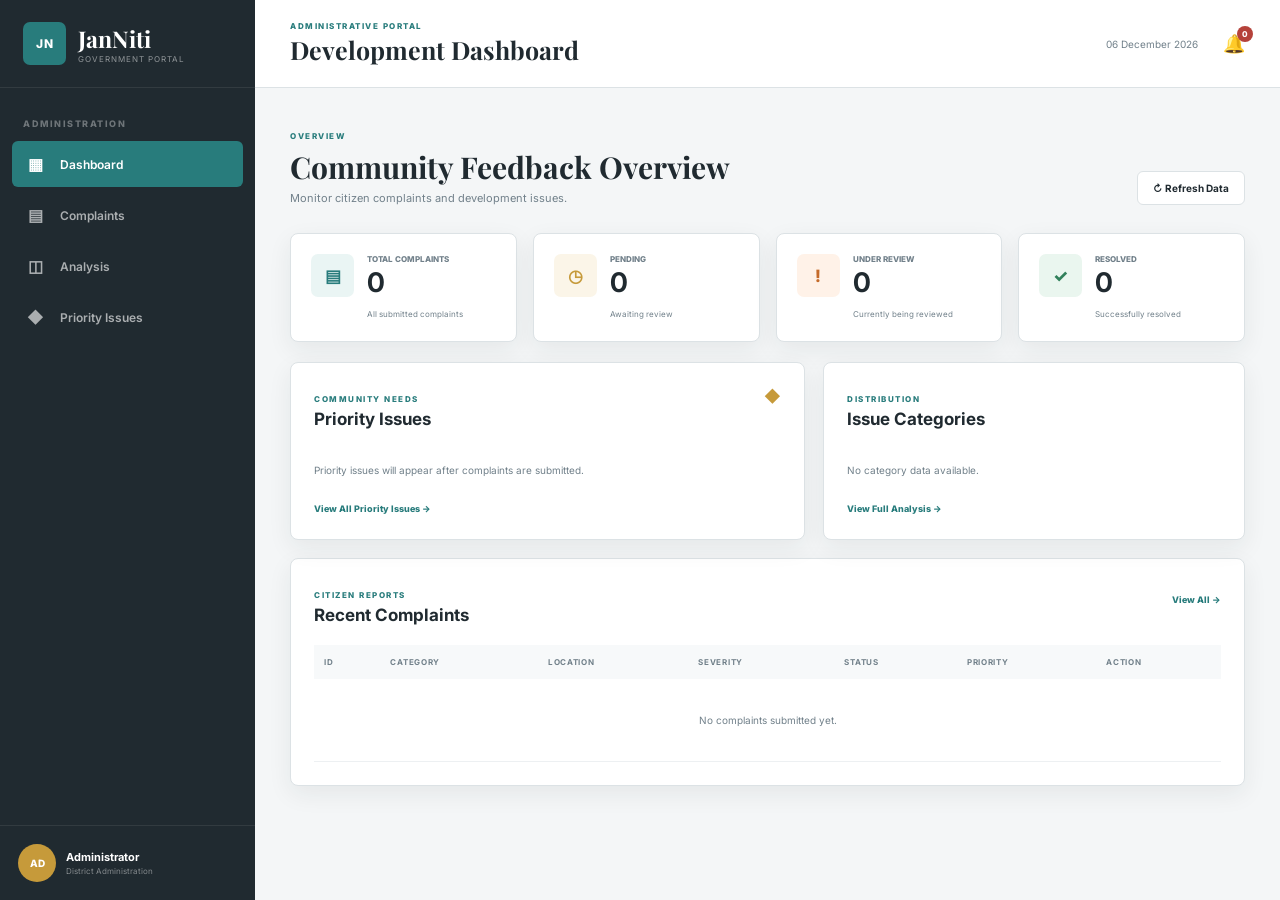
==== Admin Side/admin.html @ 19137668 "Add Admin Side and Citizen side pages" ====
<!DOCTYPE html>
<html lang="en">

<head>

    <meta charset="UTF-8">

    <meta name="viewport"
          content="width=device-width, initial-scale=1.0">

    <title>JanNiti | Government Administration</title>

    <link rel="stylesheet" href="admin.css">

    <link
        href="https://fonts.googleapis.com/css2?family=Inter:wght@400;500;600;700;800&family=Playfair+Display:wght@600;700&display=swap"
        rel="stylesheet"
    >

</head>


<body>


<!-- =====================================================
     SIDEBAR
===================================================== -->

<aside class="sidebar" id="sidebar">


    <!-- LOGO -->

    <div class="brand">

        <div class="brand-logo">
            JN
        </div>

        <div class="brand-info">

            <h2>JanNiti</h2>

            <span>Government Portal</span>

        </div>

    </div>


    <!-- NAVIGATION -->

    <div class="nav-title">
        ADMINISTRATION
    </div>


    <nav class="side-nav">


        <button
            class="nav-button active"
            data-section="dashboard"
        >

            <span class="nav-icon">▦</span>

            <span>Dashboard</span>

        </button>


        <button
            class="nav-button"
            data-section="complaints"
        >

            <span class="nav-icon">▤</span>

            <span>Complaints</span>

        </button>


        <button
            class="nav-button"
            data-section="analysis"
        >

            <span class="nav-icon">◫</span>

            <span>Analysis</span>

        </button>


        <button
            class="nav-button"
            data-section="priority"
        >

            <span class="nav-icon">◆</span>

            <span>Priority Issues</span>

        </button>


    </nav>


    <!-- ADMIN PROFILE -->

    <div class="admin-profile">

        <div class="avatar">
            AD
        </div>

        <div>

            <strong>Administrator</strong>

            <small>District Administration</small>

        </div>

    </div>


</aside>



<!-- =====================================================
     MAIN CONTENT
===================================================== -->

<main class="main-content">


    <!-- TOP BAR -->

    <header class="topbar">


        <div class="topbar-left">

            <button
                class="menu-button"
                id="menuButton"
            >
                ☰
            </button>


            <div>

                <span class="top-label">
                    ADMINISTRATIVE PORTAL
                </span>

                <h1 id="pageTitle">
                    Development Dashboard
                </h1>

            </div>

        </div>


        <div class="topbar-right">

            <span id="currentDate"></span>

            <div class="notification">

                🔔

                <span id="notificationCount">
                    0
                </span>

            </div>

        </div>


    </header>



    <!-- =================================================
         PAGE CONTAINER
    ================================================= -->

    <div class="page-container">



        <!-- =================================================
             DASHBOARD SECTION
        ================================================= -->

        <section
            class="page-section active-section"
            id="dashboard"
        >


            <div class="section-header">

                <div>

                    <span class="section-label">
                        OVERVIEW
                    </span>

                    <h2>
                        Community Feedback Overview
                    </h2>

                    <p>
                        Monitor citizen complaints and
                        development issues.
                    </p>

                </div>


                <button
                    class="refresh-button"
                    id="refreshButton"
                >

                    ↻ Refresh Data

                </button>

            </div>



            <!-- STATISTICS -->

            <div class="stats-grid">


                <div class="stat-card">

                    <div class="stat-icon teal">
                        ▤
                    </div>

                    <div>

                        <span>Total Complaints</span>

                        <strong id="totalComplaints">
                            0
                        </strong>

                        <small>
                            All submitted complaints
                        </small>

                    </div>

                </div>



                <div class="stat-card">

                    <div class="stat-icon gold">
                        ◷
                    </div>

                    <div>

                        <span>Pending</span>

                        <strong id="pendingComplaints">
                            0
                        </strong>

                        <small>
                            Awaiting review
                        </small>

                    </div>

                </div>



                <div class="stat-card">

                    <div class="stat-icon orange">
                        !
                    </div>

                    <div>

                        <span>Under Review</span>

                        <strong id="reviewComplaints">
                            0
                        </strong>

                        <small>
                            Currently being reviewed
                        </small>

                    </div>

                </div>



                <div class="stat-card">

                    <div class="stat-icon green">
                        ✓
                    </div>

                    <div>

                        <span>Resolved</span>

                        <strong id="resolvedComplaints">
                            0
                        </strong>

                        <small>
                            Successfully resolved
                        </small>

                    </div>

                </div>


            </div>



            <!-- DASHBOARD CARDS -->

            <div class="two-column">


                <!-- PRIORITY -->

                <div class="card">

                    <div class="card-header">

                        <div>

                            <span class="section-label">
                                COMMUNITY NEEDS
                            </span>

                            <h3>
                                Priority Issues
                            </h3>

                        </div>

                        <span class="gold-symbol">
                            ◆
                        </span>

                    </div>


                    <div id="dashboardPriorityList">

                    </div>


                    <button
                        class="text-button"
                        data-section-target="priority"
                    >
                        View All Priority Issues →
                    </button>

                </div>



                <!-- CATEGORY -->

                <div class="card">

                    <div class="card-header">

                        <div>

                            <span class="section-label">
                                DISTRIBUTION
                            </span>

                            <h3>
                                Issue Categories
                            </h3>

                        </div>

                    </div>


                    <div id="dashboardCategoryList">

                    </div>


                    <button
                        class="text-button"
                        data-section-target="analysis"
                    >
                        View Full Analysis →
                    </button>

                </div>


            </div>



            <!-- RECENT COMPLAINTS -->

            <div class="card large-card">

                <div class="card-header">

                    <div>

                        <span class="section-label">
                            CITIZEN REPORTS
                        </span>

                        <h3>
                            Recent Complaints
                        </h3>

                    </div>


                    <button
                        class="text-button"
                        data-section-target="complaints"
                    >
                        View All →
                    </button>

                </div>


                <div class="table-container">

                    <table>

                        <thead>

                            <tr>

                                <th>ID</th>

                                <th>Category</th>

                                <th>Location</th>

                                <th>Severity</th>

                                <th>Status</th>

                                <th>Priority</th>

                                <th>Action</th>

                            </tr>

                        </thead>


                        <tbody
                            id="dashboardTable"
                        >

                        </tbody>

                    </table>

                </div>

            </div>


        </section>



        <!-- =================================================
             COMPLAINTS SECTION
        ================================================= -->

        <section
            class="page-section"
            id="complaints"
        >


            <div class="section-header">

                <div>

                    <span class="section-label">
                        CITIZEN REPORTS
                    </span>

                    <h2>
                        Complaint Management
                    </h2>

                    <p>
                        Review and manage complaints
                        submitted by citizens.
                    </p>

                </div>

            </div>



            <!-- SEARCH -->

            <div class="filter-card">

                <div class="search-box">

                    <span>⌕</span>

                    <input
                        type="text"
                        id="searchInput"
                        placeholder="Search complaint ID, category or location..."
                    >

                </div>


                <select id="statusFilter">

                    <option value="All">
                        All Status
                    </option>

                    <option value="Submitted">
                        Submitted
                    </option>

                    <option value="Under Review">
                        Under Review
                    </option>

                    <option value="Action Planned">
                        Action Planned
                    </option>

                    <option value="Resolved">
                        Resolved
                    </option>

                </select>


                <select id="severityFilter">

                    <option value="All">
                        All Severity
                    </option>

                    <option value="High">
                        High
                    </option>

                    <option value="Medium">
                        Medium
                    </option>

                    <option value="Low">
                        Low
                    </option>

                </select>

            </div>



            <div class="card large-card">

                <div class="table-container">

                    <table>

                        <thead>

                            <tr>

                                <th>Complaint ID</th>

                                <th>Category</th>

                                <th>Citizen</th>

                                <th>Location</th>

                                <th>Severity</th>

                                <th>Status</th>

                                <th>Priority</th>

                                <th>Action</th>

                            </tr>

                        </thead>


                        <tbody
                            id="complaintsTable"
                        >

                        </tbody>

                    </table>

                </div>

            </div>


        </section>



        <!-- =================================================
             ANALYSIS SECTION
        ================================================= -->

        <section
            class="page-section"
            id="analysis"
        >


            <div class="section-header">

                <div>

                    <span class="section-label">
                        DATA ANALYSIS
                    </span>

                    <h2>
                        Complaint Analysis
                    </h2>

                    <p>
                        Understand the distribution of
                        citizen complaints.
                    </p>

                </div>

            </div>



            <div class="analysis-grid">


                <!-- CATEGORY ANALYSIS -->

                <div class="card">

                    <div class="card-header">

                        <div>

                            <span class="section-label">
                                CATEGORY
                            </span>

                            <h3>
                                Complaints by Category
                            </h3>

                        </div>

                    </div>


                    <div id="analysisCategoryList">

                    </div>

                </div>



                <!-- STATUS ANALYSIS -->

                <div class="card">

                    <div class="card-header">

                        <div>

                            <span class="section-label">
                                STATUS
                            </span>

                            <h3>
                                Complaint Status
                            </h3>

                        </div>

                    </div>


                    <div id="statusAnalysis">

                    </div>

                </div>


            </div>



            <!-- SUMMARY -->

            <div class="card">

                <div class="card-header">

                    <div>

                        <span class="section-label">
                            SUMMARY
                        </span>

                        <h3>
                            Administrative Summary
                        </h3>

                    </div>

                </div>


                <div
                    class="summary-grid"
                    id="summaryGrid"
                >

                </div>

            </div>


        </section>



        <!-- =================================================
             PRIORITY SECTION
        ================================================= -->

        <section
            class="page-section"
            id="priority"
        >


            <div class="section-header">

                <div>

                    <span class="section-label">
                        URGENT ISSUES
                    </span>

                    <h2>
                        Priority Issues
                    </h2>

                    <p>
                        Complaints requiring greater
                        administrative attention.
                    </p>

                </div>

            </div>



            <div class="priority-banner">

                <div>

                    <strong>
                        Priority Score
                    </strong>

                    <p>
                        Higher scores indicate issues
                        that may require earlier attention.
                    </p>

                </div>


                <div class="priority-legend">

                    <span class="high">
                        ● High
                    </span>

                    <span class="medium">
                        ● Medium
                    </span>

                    <span class="low">
                        ● Low
                    </span>

                </div>

            </div>



            <div class="card large-card">

                <div class="table-container">

                    <table>

                        <thead>

                            <tr>

                                <th>Rank</th>

                                <th>Complaint ID</th>

                                <th>Category</th>

                                <th>Location</th>

                                <th>Severity</th>

                                <th>Status</th>

                                <th>Priority Score</th>

                                <th>Action</th>

                            </tr>

                        </thead>


                        <tbody
                            id="priorityTable"
                        >

                        </tbody>

                    </table>

                </div>

            </div>


        </section>


    </div>

</main>



<!-- =====================================================
     COMPLAINT DETAILS MODAL
===================================================== -->

<div
    class="modal-overlay hidden"
    id="modalOverlay"
>


    <div class="modal">


        <button
            class="close-modal"
            id="closeModal"
        >
            ×
        </button>


        <span class="section-label">
            COMPLAINT DETAILS
        </span>


        <h2 id="modalTitle">
            Complaint
        </h2>


        <p
            class="modal-id"
            id="modalId"
        >
        </p>


        <div
            class="details-grid"
            id="modalDetails"
        >
        </div>


        <div class="description-box">

            <span>
                COMPLAINT DESCRIPTION
            </span>

            <p id="modalDescription">
            </p>

        </div>


        <div class="status-update">

            <label>
                Update Complaint Status
            </label>


            <select id="modalStatus">

                <option value="Submitted">
                    Submitted
                </option>

                <option value="Under Review">
                    Under Review
                </option>

                <option value="Action Planned">
                    Action Planned
                </option>

                <option value="Resolved">
                    Resolved
                </option>

            </select>


            <button
                id="updateStatusButton"
            >
                Update Status
            </button>

        </div>


    </div>

</div>



<!-- =====================================================
     TOAST
===================================================== -->

<div
    class="toast"
    id="toast"
>
    Updated successfully
</div>



<script src="admin.js"></script>

</body>

</html>
---- Admin Side/admin.css ----
/* =====================================================
   JAN NITI ADMIN PORTAL
   FORMAL GOVERNMENT THEME
===================================================== */

:root {

    --charcoal: #202A30;

    --dark: #172027;

    --teal: #287C7C;

    --teal-dark: #1F6262;

    --teal-light: #EAF5F4;

    --gold: #C69A3A;

    --gold-light: #FBF5E8;

    --green: #31805B;

    --green-light: #EAF6EF;

    --orange: #C56B2A;

    --orange-light: #FFF2E8;

    --red: #B5423A;

    --red-light: #FCEDEC;

    --background: #F4F6F7;

    --white: #FFFFFF;

    --border: #DCE2E5;

    --text: #26343B;

    --muted: #71808A;

    --shadow:
        0 8px 25px rgba(32, 42, 48, 0.07);

}


/* =====================================================
   RESET
===================================================== */

* {

    margin: 0;

    padding: 0;

    box-sizing: border-box;

}


html {

    scroll-behavior: smooth;

}


body {

    font-family: "Inter", sans-serif;

    background: var(--background);

    color: var(--text);

    min-height: 100vh;

}


button,
input,
select {

    font-family: inherit;

}


button {

    cursor: pointer;

}


/* =====================================================
   SIDEBAR
===================================================== */

.sidebar {

    position: fixed;

    left: 0;

    top: 0;

    bottom: 0;

    width: 255px;

    background: var(--charcoal);

    color: white;

    z-index: 1000;

    display: flex;

    flex-direction: column;

}


/* LOGO */

.brand {

    height: 88px;

    padding: 0 23px;

    display: flex;

    align-items: center;

    gap: 12px;

    border-bottom:
        1px solid rgba(255,255,255,0.08);

}


.brand-logo {

    width: 43px;

    height: 43px;

    border-radius: 7px;

    background: var(--teal);

    display: flex;

    align-items: center;

    justify-content: center;

    font-size: 12px;

    font-weight: 800;

    letter-spacing: 1px;

}


.brand-info h2 {

    font-family:
        "Playfair Display", serif;

    font-size: 23px;

}


.brand-info span {

    display: block;

    color:
        rgba(255,255,255,0.5);

    font-size: 8px;

    text-transform: uppercase;

    letter-spacing: 1px;

}


/* NAVIGATION */

.nav-title {

    padding: 30px 23px 12px;

    color:
        rgba(255,255,255,0.35);

    font-size: 9px;

    font-weight: 800;

    letter-spacing: 1.5px;

}


.side-nav {

    padding: 0 12px;

    display: flex;

    flex-direction: column;

    gap: 5px;

}


/*
IMPORTANT:
These are BUTTONS instead of normal links.
JavaScript changes the visible page.
*/

.nav-button {

    width: 100%;

    border: none;

    background: transparent;

    color:
        rgba(255,255,255,0.62);

    padding: 13px 12px;

    border-radius: 6px;

    display: flex;

    align-items: center;

    gap: 13px;

    text-align: left;

    font-size: 12px;

    font-weight: 600;

    transition: 0.2s ease;

}


.nav-button:hover {

    background:
        rgba(255,255,255,0.06);

    color: white;

}


.nav-button.active {

    background: var(--teal);

    color: white;

}


.nav-icon {

    width: 23px;

    text-align: center;

    font-size: 16px;

}


/* ADMIN PROFILE */

.admin-profile {

    margin-top: auto;

    padding: 18px;

    border-top:
        1px solid rgba(255,255,255,0.08);

    display: flex;

    align-items: center;

    gap: 10px;

}


.avatar {

    width: 38px;

    height: 38px;

    border-radius: 50%;

    background: var(--gold);

    display: flex;

    align-items: center;

    justify-content: center;

    font-size: 10px;

    font-weight: 800;

}


.admin-profile strong {

    display: block;

    font-size: 11px;

}


.admin-profile small {

    display: block;

    color:
        rgba(255,255,255,0.45);

    font-size: 8px;

    margin-top: 2px;

}


/* =====================================================
   MAIN CONTENT
===================================================== */

.main-content {

    margin-left: 255px;

    min-height: 100vh;

}


/* =====================================================
   TOPBAR
===================================================== */

.topbar {

    height: 88px;

    background: white;

    border-bottom:
        1px solid var(--border);

    padding: 0 35px;

    display: flex;

    align-items: center;

    justify-content: space-between;

}


.topbar-left {

    display: flex;

    align-items: center;

    gap: 15px;

}


.menu-button {

    display: none;

    border: none;

    background: transparent;

    font-size: 22px;

}


.top-label {

    display: block;

    color: var(--teal);

    font-size: 8px;

    font-weight: 800;

    letter-spacing: 1.5px;

}


.topbar h1 {

    font-family:
        "Playfair Display", serif;

    font-size: 25px;

    color: var(--charcoal);

    margin-top: 2px;

}


.topbar-right {

    display: flex;

    align-items: center;

    gap: 25px;

}


#currentDate {

    color: var(--muted);

    font-size: 10px;

}


.notification {

    position: relative;

    font-size: 18px;

}


.notification span {

    position: absolute;

    top: -7px;

    right: -8px;

    width: 16px;

    height: 16px;

    border-radius: 50%;

    background: var(--red);

    color: white;

    display: flex;

    align-items: center;

    justify-content: center;

    font-size: 8px;

    font-weight: 800;

}


/* =====================================================
   PAGE
===================================================== */

.page-container {

    padding: 35px;

}


.page-section {

    display: none;

}


.page-section.active-section {

    display: block;

    animation: fadeIn 0.25s ease;

}


@keyframes fadeIn {

    from {

        opacity: 0;

        transform: translateY(5px);

    }

    to {

        opacity: 1;

        transform: translateY(0);

    }

}


/* =====================================================
   SECTION HEADER
===================================================== */

.section-header {

    display: flex;

    justify-content: space-between;

    align-items: flex-end;

    margin-bottom: 28px;

    gap: 20px;

}


.section-label {

    color: var(--teal);

    font-size: 8px;

    font-weight: 800;

    letter-spacing: 1.5px;

}


.section-header h2 {

    font-family:
        "Playfair Display", serif;

    color: var(--charcoal);

    font-size: 30px;

    margin: 4px 0;

}


.section-header p {

    color: var(--muted);

    font-size: 11px;

}


/* =====================================================
   REFRESH BUTTON
===================================================== */

.refresh-button {

    border: 1px solid var(--border);

    background: white;

    color: var(--charcoal);

    padding: 10px 15px;

    border-radius: 6px;

    font-size: 10px;

    font-weight: 700;

}


.refresh-button:hover {

    border-color: var(--teal);

    color: var(--teal);

}


/* =====================================================
   STATISTICS
===================================================== */

.stats-grid {

    display: grid;

    grid-template-columns:
        repeat(4, 1fr);

    gap: 16px;

    margin-bottom: 20px;

}


.stat-card {

    background: white;

    border: 1px solid var(--border);

    border-radius: 8px;

    padding: 20px;

    display: flex;

    gap: 13px;

    box-shadow: var(--shadow);

}


.stat-icon {

    width: 43px;

    height: 43px;

    flex-shrink: 0;

    border-radius: 7px;

    display: flex;

    align-items: center;

    justify-content: center;

    font-size: 17px;

    font-weight: 800;

}


.stat-icon.teal {

    background: var(--teal-light);

    color: var(--teal);

}


.stat-icon.gold {

    background: var(--gold-light);

    color: var(--gold);

}


.stat-icon.orange {

    background: var(--orange-light);

    color: var(--orange);

}


.stat-icon.green {

    background: var(--green-light);

    color: var(--green);

}


.stat-card span {

    display: block;

    color: var(--muted);

    font-size: 8px;

    text-transform: uppercase;

    font-weight: 800;

}


.stat-card strong {

    display: block;

    color: var(--charcoal);

    font-size: 27px;

    margin: 2px 0;

}


.stat-card small {

    color: var(--muted);

    font-size: 8px;

}


/* =====================================================
   CARDS
===================================================== */

.two-column {

    display: grid;

    grid-template-columns:
        1.1fr 0.9fr;

    gap: 18px;

    margin-bottom: 18px;

}


.card {

    background: white;

    border: 1px solid var(--border);

    border-radius: 8px;

    padding: 23px;

    box-shadow: var(--shadow);

}


.large-card {

    margin-bottom: 18px;

}


.card-header {

    display: flex;

    justify-content: space-between;

    align-items: flex-start;

    margin-bottom: 20px;

}


.card-header h3 {

    font-size: 17px;

    color: var(--charcoal);

    margin-top: 3px;

}


.gold-symbol {

    color: var(--gold);

}


/* =====================================================
   PRIORITY LIST
===================================================== */

.priority-item {

    display: grid;

    grid-template-columns:
        34px 1fr auto;

    gap: 11px;

    align-items: center;

    padding: 12px 0;

    border-bottom:
        1px solid #edf0f2;

}


.priority-item:last-child {

    border-bottom: none;

}


.rank-circle {

    width: 30px;

    height: 30px;

    border-radius: 50%;

    background: var(--teal-light);

    color: var(--teal);

    display: flex;

    align-items: center;

    justify-content: center;

    font-size: 9px;

    font-weight: 800;

}


.priority-info strong {

    display: block;

    font-size: 11px;

}


.priority-info small {

    color: var(--muted);

    font-size: 8px;

}


.priority-score {

    text-align: right;

}


.priority-score strong {

    display: block;

    font-size: 17px;

}


.priority-score small {

    color: var(--muted);

    font-size: 8px;

}


/* =====================================================
   CATEGORY BARS
===================================================== */

.category-item {

    margin-bottom: 16px;

}


.category-heading {

    display: flex;

    justify-content: space-between;

    margin-bottom: 6px;

}


.category-heading span {

    font-size: 10px;

    font-weight: 600;

}


.category-heading strong {

    font-size: 9px;

    color: var(--muted);

}


.progress {

    width: 100%;

    height: 7px;

    background: #edf1f3;

    border-radius: 20px;

    overflow: hidden;

}


.progress-bar {

    height: 100%;

    background: var(--teal);

    border-radius: 20px;

}


/* =====================================================
   TABLE
===================================================== */

.table-container {

    overflow-x: auto;

}


table {

    width: 100%;

    border-collapse: collapse;

    min-width: 850px;

}


th {

    background: #f7f9fa;

    color: var(--muted);

    text-align: left;

    padding: 12px 10px;

    font-size: 8px;

    text-transform: uppercase;

    letter-spacing: 0.7px;

}


td {

    padding: 13px 10px;

    border-bottom:
        1px solid #edf0f2;

    font-size: 10px;

}


.complaint-id {

    color: var(--teal);

    font-weight: 800;

}


.status-badge {

    display: inline-block;

    padding: 5px 8px;

    border-radius: 20px;

    font-size: 7px;

    font-weight: 800;

}


.status-submitted {

    background: var(--gold-light);

    color: var(--gold);

}


.status-review {

    background: var(--orange-light);

    color: var(--orange);

}


.status-action {

    background: var(--teal-light);

    color: var(--teal);

}


.status-resolved {

    background: var(--green-light);

    color: var(--green);

}


.severity-high {

    color: var(--red);

    font-weight: 800;

}


.severity-medium {

    color: var(--orange);

    font-weight: 800;

}


.severity-low {

    color: var(--green);

    font-weight: 800;

}


.priority-high {

    color: var(--red);

    font-weight: 800;

}


.priority-medium {

    color: var(--orange);

    font-weight: 800;

}


.priority-low {

    color: var(--green);

    font-weight: 800;

}


.view-button {

    background: white;

    color: var(--teal);

    border: 1px solid var(--border);

    padding: 6px 9px;

    border-radius: 5px;

    font-size: 8px;

    font-weight: 800;

}


.view-button:hover {

    background: var(--teal-light);

}


/* =====================================================
   TEXT BUTTON
===================================================== */

.text-button {

    border: none;

    background: transparent;

    color: var(--teal);

    font-size: 9px;

    font-weight: 800;

    padding: 12px 0 0;

}


/* =====================================================
   FILTER
===================================================== */

.filter-card {

    background: white;

    border: 1px solid var(--border);

    padding: 15px;

    border-radius: 8px;

    display: flex;

    gap: 10px;

    margin-bottom: 18px;

}


.search-box {

    flex: 1;

    display: flex;

    align-items: center;

    gap: 8px;

    border: 1px solid var(--border);

    border-radius: 5px;

    padding: 0 10px;

}


.search-box input {

    border: none;

    outline: none;

    width: 100%;

    padding: 10px 0;

    font-size: 10px;

}


.filter-card select {

    border: 1px solid var(--border);

    border-radius: 5px;

    padding: 0 10px;

    font-size: 9px;

    color: var(--text);

}


/* =====================================================
   ANALYSIS
===================================================== */

.analysis-grid {

    display: grid;

    grid-template-columns:
        1fr 1fr;

    gap: 18px;

    margin-bottom: 18px;

}


.summary-grid {

    display: grid;

    grid-template-columns:
        repeat(4, 1fr);

    gap: 12px;

}


.summary-box {

    background: #f7f9fa;

    padding: 18px;

    border-radius: 7px;

}


.summary-box span {

    display: block;

    color: var(--muted);

    font-size: 8px;

    text-transform: uppercase;

    font-weight: 800;

}


.summary-box strong {

    display: block;

    color: var(--charcoal);

    font-size: 22px;

    margin-top: 3px;

}


/* =====================================================
   PRIORITY BANNER
===================================================== */

.priority-banner {

    background: var(--charcoal);

    color: white;

    padding: 20px 23px;

    border-radius: 8px;

    display: flex;

    justify-content: space-between;

    align-items: center;

    margin-bottom: 18px;

}


.priority-banner strong {

    font-size: 13px;

}


.priority-banner p {

    color:
        rgba(255,255,255,0.55);

    font-size: 9px;

    margin-top: 3px;

}


.priority-legend {

    display: flex;

    gap: 15px;

    font-size: 9px;

    font-weight: 700;

}


.priority-legend .high {

    color: #EF8880;

}


.priority-legend .medium {

    color: #E6A66D;

}


.priority-legend .low {

    color: #82C59D;

}


/* =====================================================
   MODAL
===================================================== */

.modal-overlay {

    position: fixed;

    inset: 0;

    background:
        rgba(23,32,39,0.68);

    display: flex;

    align-items: center;

    justify-content: center;

    padding: 20px;

    z-index: 3000;

}


.modal-overlay.hidden {

    display: none;

}


.modal {

    position: relative;

    background: white;

    width: min(650px, 100%);

    max-height: 90vh;

    overflow-y: auto;

    border-radius: 10px;

    padding: 30px;

}


.close-modal {

    position: absolute;

    top: 15px;

    right: 20px;

    border: none;

    background: transparent;

    font-size: 25px;

    color: var(--muted);

}


.modal h2 {

    font-family:
        "Playfair Display", serif;

    color: var(--charcoal);

    margin-top: 3px;

}


.modal-id {

    color: var(--teal);

    font-size: 10px;

    font-weight: 800;

    margin: 4px 0 22px;

}


.details-grid {

    display: grid;

    grid-template-columns:
        repeat(2, 1fr);

    gap: 10px;

}


.detail-box {

    background: #f7f9fa;

    padding: 13px;

    border-radius: 6px;

}


.detail-box span {

    display: block;

    color: var(--muted);

    font-size: 7px;

    font-weight: 800;

    text-transform: uppercase;

    margin-bottom: 3px;

}


.detail-box strong {

    font-size: 10px;

}


.description-box {

    background: #f7f9fa;

    padding: 15px;

    margin-top: 15px;

    border-radius: 6px;

}


.description-box span {

    display: block;

    color: var(--muted);

    font-size: 7px;

    font-weight: 800;

    margin-bottom: 5px;

}


.description-box p {

    font-size: 10px;

    line-height: 1.7;

}


.status-update {

    margin-top: 18px;

}


.status-update label {

    display: block;

    color: var(--charcoal);

    font-size: 9px;

    font-weight: 800;

    margin-bottom: 6px;

}


.status-update select {

    width: 100%;

    border: 1px solid var(--border);

    padding: 10px;

    border-radius: 5px;

    margin-bottom: 9px;

}


#updateStatusButton {

    width: 100%;

    border: none;

    background: var(--teal);

    color: white;

    padding: 11px;

    border-radius: 5px;

    font-size: 10px;

    font-weight: 800;

}


#updateStatusButton:hover {

    background: var(--teal-dark);

}


/* =====================================================
   TOAST
===================================================== */

.toast {

    position: fixed;

    right: 25px;

    bottom: 25px;

    background: var(--charcoal);

    color: white;

    padding: 12px 18px;

    border-radius: 6px;

    font-size: 10px;

    opacity: 0;

    transform: translateY(15px);

    pointer-events: none;

    transition: 0.25s;

    z-index: 5000;

}


.toast.show {

    opacity: 1;

    transform: translateY(0);

}


/* =====================================================
   RESPONSIVE
===================================================== */

@media (max-width: 1100px) {

    .stats-grid {

        grid-template-columns:
            repeat(2, 1fr);

    }

    .summary-grid {

        grid-template-columns:
            repeat(2, 1fr);

    }

}


@media (max-width: 850px) {

    .sidebar {

        transform: translateX(-100%);

        transition: 0.3s;

    }


    .sidebar.open {

        transform: translateX(0);

    }


    .main-content {

        margin-left: 0;

    }


    .menu-button {

        display: block;

    }


    .two-column,
    .analysis-grid {

        grid-template-columns: 1fr;

    }

}


@media (max-width: 600px) {

    .page-container {

        padding: 20px;

    }


    .topbar {

        padding: 0 20px;

    }


    .topbar-right #currentDate {

        display: none;

    }


    .section-header {

        align-items: flex-start;

        flex-direction: column;

    }


    .stats-grid {

        grid-template-columns: 1fr;

    }


    .summary-grid {

        grid-template-columns: 1fr;

    }


    .filter-card {

        flex-direction: column;

    }


    .filter-card select {

        padding: 10px;

    }


    .priority-banner {

        align-items: flex-start;

        flex-direction: column;

        gap: 15px;

    }


    .details-grid {

        grid-template-columns: 1fr;

    }

}
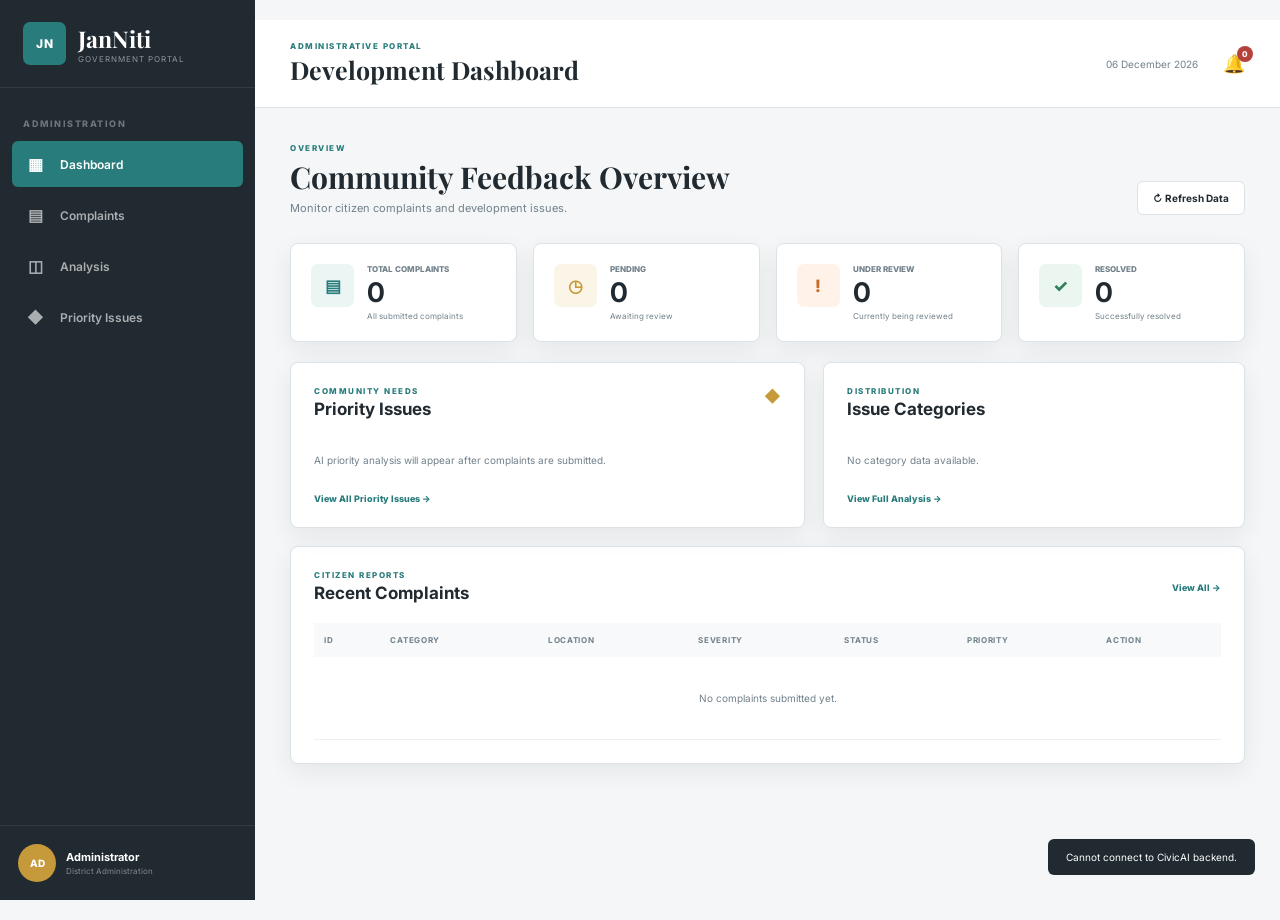
==== commit db559c1e: "Add Prototype" ====
--- a/Admin Side/admin.html
+++ b/Admin Side/admin.html
@@ -1,3 +1,4 @@
+cd 
 <!DOCTYPE html>
 <html lang="en">
 
